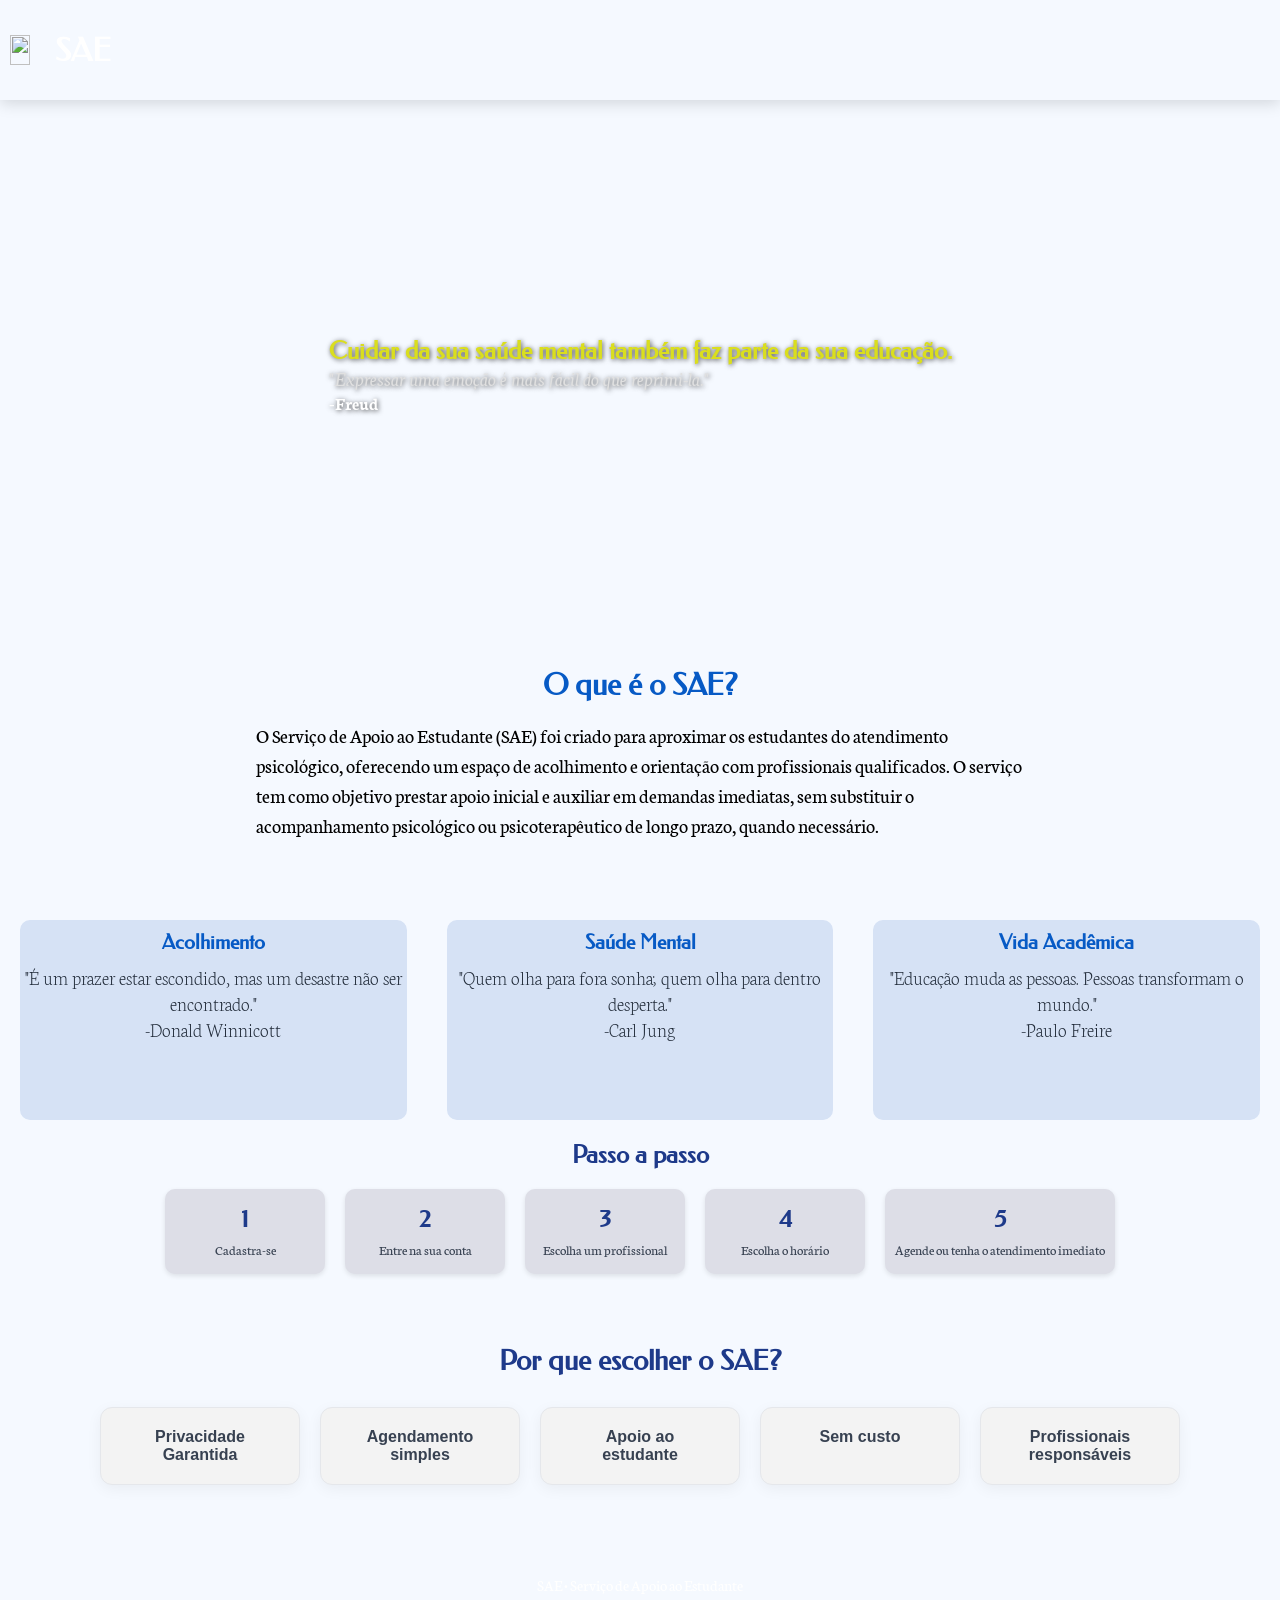
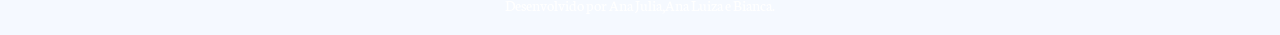
==== FRONT-END/index.html @ c88716f2 "Commit inicial: Estrutura completa do projeto SAE (Front-end e Back-end)" ====
<!DOCTYPE html>
<html lang="pt-BR">
<head>
    <meta charset="UTF-8">
    <meta name="viewport" content="width=device-width, initial-scale=1.0">
    <title>SAE - Serviço de Apoio ao Estudante</title>

    <link rel="stylesheet" href="style.css">
    <link rel="preconnect" href="https://fonts.googleapis.com">
    <link rel="preconnect" href="https://fonts.gstatic.com" crossorigin>
    <link rel="shortcut icon" href="favicon.png" type="image/x-icon">
    <link href="https://fonts.googleapis.com/css2?family=Federo&display=swap" rel="stylesheet">
    <link href="https://fonts.googleapis.com/css2?family=Neuton:wght@300;400;700&display=swap" rel="stylesheet">
</head>

<body>

<header>

     
     <div class="intro">
        <img src="menu.png"  alt="" class="menu" id="menu">
        <h2>SAE</h2>
    </div>

    <div class="sidebar" id="sidebar">

    <button class="fechar" id="fechar">
        <img src="fechar.png" alt="">
    </button>

    <a href="login.html">Entrar</a>
    <a href="cadastro.html">Cadastrar</a>

</div>
</header>

<section>
    <main class="conteudo">

        <div class="inicio">
            <div class="inicio-texto">
                <h1>Cuidar da sua saúde mental também faz parte da sua educação.</h1>
                <p class="citacao">"Expressar uma emoção é mais fácil do que reprimi-la."</p>
                <p class="autor">-Freud</p>
            </div>

        </div>

        <div class="explicacao">
            <h2>O que é o SAE?</h2>
            <p>O Serviço de Apoio ao Estudante (SAE) foi criado para aproximar os estudantes do atendimento psicológico, oferecendo um espaço de acolhimento e orientação com profissionais qualificados. O serviço tem como objetivo prestar apoio inicial e auxiliar em demandas imediatas, sem substituir o acompanhamento psicológico ou psicoterapêutico de longo prazo, quando necessário.</p>
        </div>

        <div class="cards">

            <div class="card">
                <h2>Acolhimento</h2>
                <p>"É um prazer estar escondido, mas um desastre não ser encontrado."</p>
                <p>-Donald Winnicott</p>
            </div>

            <div class="card">
                <h2>Saúde Mental</h2>
                <p>"Quem olha para fora sonha; quem olha para dentro desperta."</p>
                <p>-Carl Jung</p>
            </div>

            <div class="card">
                <h2>Vida Acadêmica</h2>
                <p>"Educação muda as pessoas. Pessoas transformam o mundo."</p>
                <p>-Paulo Freire</p>
            </div>
        </div>

         <h1>Passo a passo</h1>
        <div class="passos">
           
            <div class="passo">
                <h2 class="numero">1</h2>
                <p>Cadastra-se</p>
            </div>

            <div class="passo">
                <h2 class="numero">2</h2>
                <p>Entre na sua conta</p>
            </div>

            <div class="passo">
                <h2 class="numero">3</h2>
                <p>Escolha um profissional</p>
            </div>

            <div class="passo">
                <h2 class="numero">4</h2>
                <p>Escolha o horário</p>
            </div>

            <div class="passo">
                <h2 class="numero">5</h2>
                <p>Agende ou tenha o atendimento imediato</p>
            </div>

            <div class="motivos">
                <h2>Por que escolher o SAE?</h2>
                <ul>
                    <li>Privacidade Garantida</li>
                    <li>Agendamento simples</li>
                    <li>Apoio ao estudante</li>
                    <li>Sem custo</li>
                    <li>Profissionais responsáveis</li>
                </ul>
            </div>
        </div>
    </main>
</section>

<footer>
    <p>SAE • Serviço de Apoio ao Estudante</p>
<p>Desenvolvido por Ana Julia,Ana Luiza e Bianca.</p>
</footer>

<script src="pagina01.js"></script>

</body>
</html>
---- FRONT-END/style.css ----
@charset "UTF-8";


*{
    margin:0;
    padding:0;
    box-sizing:border-box;
}

html{
    scroll-behavior:smooth;
}

.favicon{
    width: 100px;
}
body{
    font-family:"Neuton", serif;
    background:#F5F9FF;
    color:#1F2937;
}

header{
    width:100%;
    height:100px;
    background:linear-gradient(to left,rgb(7, 45, 172) );
    display:flex;
    justify-content:space-between;
    align-items:center;
    position:sticky;
    top:0;
    box-shadow:0 3px 15px rgba(0,0,0,.15);
    z-index:999;

}

.imagem{
    width:50%;
    height: 300px;
    border-radius: 10px;
    filter: grayscale(100%);
    margin-bottom: 50px;
}

.intro{
    display:flex;
    align-items:center;
    gap:15px;
}

.intro h2{
    color:white;
    font-family:"Federo",sans-serif;
    font-size:2rem;
}


.menu{
    width:20px;
    height: 30px;
    cursor:pointer;
    margin: 10px 10px;
    display: flex;
    align-items: flex-start;
}
.menu:hover{
    transform:scale(1.1);
}


nav{
    display:flex;
    gap:20px;
}

nav a{
    text-decoration:none;
    color:white;
    font-size:20px;
    transition:.3s;
}

nav a:hover{
    color:#DCE7F5;

}
.sidebar{
    position: fixed;
    top: 0;
    left: -250px;
    width: 215px;
    height: 100vh;
    background: #4A6FA5;
    display: flex;
    flex-direction: column;
    padding: 20px;
    gap: 60px;
    transition: .4s;
}



.sidebar.abrir{
    left:0;

}


.sidebar a{
    display: block;
    width: 100%;
    padding: 18px 20px;
    color: white;
    text-decoration: none;
    font-size: 20px;

    transition: all 0.3s ease;
}

.sidebar a:hover{
    border-radius: 2px;
    background-color: rgba(255, 255, 255, 0.15);
}

.fechar:hover{
    transition: 0.2s ease;
    background-color: red;
}

.fechar{
    background: transparent;
    border: none;
    cursor: pointer;
    align-self: flex-start; /* coloca na direita */
    margin-bottom: 30px;
}

fechar img{
    width: 25px;
    height: 25px;
    display: block;
}

.inicio {
    width: 100%;                 
    height: 550px;                
    display: flex;
    justify-content: center; 
    align-items: center; 
    position: relative;
    isolation: isolate;
    margin-bottom: 20px;
    overflow: hidden; 
}

.inicio::before {
    content: "";
    position: absolute;
    inset: 0;
    z-index: -1;
    background-image: url('imagem-principal.jpeg');
    background-size: cover;      
    background-position: center 40%; 
    background-repeat: no-repeat;
    filter: grayscale(100%) brightness(70%); 
    transition: filter 0.5s ease-in-out; 
}

.inicio:hover::before {
    transition: filter 1s ease-in-out; 
    filter: grayscale(0%) brightness(100%);
}

.inicio-texto h1{
    text-shadow: 1px 1px 5px rgba(0, 0, 0, 0.7);
    color: rgb(218, 222, 30);
}
.inicio-texto .citacao {
    font-family: "Neuton", serif;
    font-size: 20px;
    color: #e0e0e0;         
    font-style: italic;     
    text-shadow: 1px 1px 5px rgba(0, 0, 0, 0.7);
}

.inicio-texto .autor {
    font-family: "Neuton", serif;
    font-size: 18px;
    color: white;
    font-weight: bold;
    text-shadow: 1px 1px 5px rgba(0, 0, 0, 0.7);
}

.explicacao{
    display: flex;
    flex-direction: column;
    width: 60%;
    align-items: center;
    justify-content: center;
    line-height: 30px;
    font-size: 20px;
    color: black;
    margin-bottom: 10px;
    margin: 0 auto 10px auto;
    margin-bottom: 60px; 
}
.explicacao h2{
    margin-bottom: 20px;
}

.cards{
     display: flex;
    flex-direction: row;
    align-items: center;
    justify-content: center;
}

.card:hover{
    transition: 0.3s ease-in-out;
    transform: translateY(-10px);
}
.card{
    border-radius: 10px;
    width: 400px;
    height: 200px;
    gap: 20px;
    margin: 20px 20px;
    background-color: rgb(214, 226, 245);
}

.card h2{
    margin:10px 10px;
    font-size: 20px;
    font-family: "Federo",serif;
    text-align: center;
}

.card p {
    font-style: "Federo";
    text-align: center;
    font-size: 20px;
    font-weight: lighter;
    
}

.passos{
    display: flex;
    flex-direction: row;
    align-items: center;
    justify-content: center;
    gap: 20px;
    color: white;
    max-width: 1200px;
    margin: 20px auto;
    flex-wrap: wrap;
}

.passo{
    min-width: 160px;
    padding: 15px 10px;
    display: flex;
    flex-direction: column;   
    align-items: center;
    text-align: center;
    box-shadow: 0 2px 5px rgba(0,0,0,0.1);
    background-color: rgb(221, 222, 231);
    border-radius: 10px;

}

.passo .numero{
    font-size: 24px;
    font-weight: bold;
    color: #1e3a8a;          
    margin-bottom: 8px;       

}

.passo p {
    font-size: 14px;
    color: #374151;
    margin: 0;
    line-height: 1.3;        
}

h1{
    text-align: center;
    font-family: "Federo",serif;
    color: #1e3a8a;
}

.motivos {
    width: 90%;
    max-width: 1100px;
    margin: 50px auto;
    text-align: center;
    font-family: sans-serif;
}

.motivos h2 {
    color: #1e3a8a; 
    font-size: 28px;
    margin-bottom: 30px;
    position: relative;
}

.motivos ul {
    list-style: none;
    display: flex;
    flex-wrap: wrap;
    justify-content: center;
    gap: 20px; 
}

.motivos li {
    background-color: #f3f3f3;
    color: #374151;
    font-weight: bold;
    padding: 20px 25px;
    border-radius: 12px;
    box-shadow: 0 4px 15px rgba(0, 0, 0, 0.05);
    border: 1px solid #e5e7eb; 
    flex: 1;
    min-width: 200px; 
    max-width: 250px;
}

.motivos li:hover {
    box-shadow: 0 8px 25px rgba(30, 58, 138, 0.1);
}
 

.botoes{
    justify-content:center;
}

nav{
    display:none;
}

h2{
    color: rgb(7, 90, 197);
    font-family:"Federo",serif;
}

footer{
    display: flex;
    flex-direction: column;
    align-items: center;      
    justify-content: center;    
    text-align: center;        
    height: 80px;
    background:linear-gradient(to left,rgb(7, 45, 172) );
}
footer p{
    text-align: center;
    color: white;
    font-family: "Neuton",serif;
}

.conteudo

.conteudo h2{
    color: rgb(9, 56, 143);
}
@media(max-width:600px){

.texto h1{
    font-size:2rem;
}

.texto p{
    font-size:20px;
    line-height:32px;
}

button{
    width:100%;
}

.botoes{
    flex-direction:column;
}

}
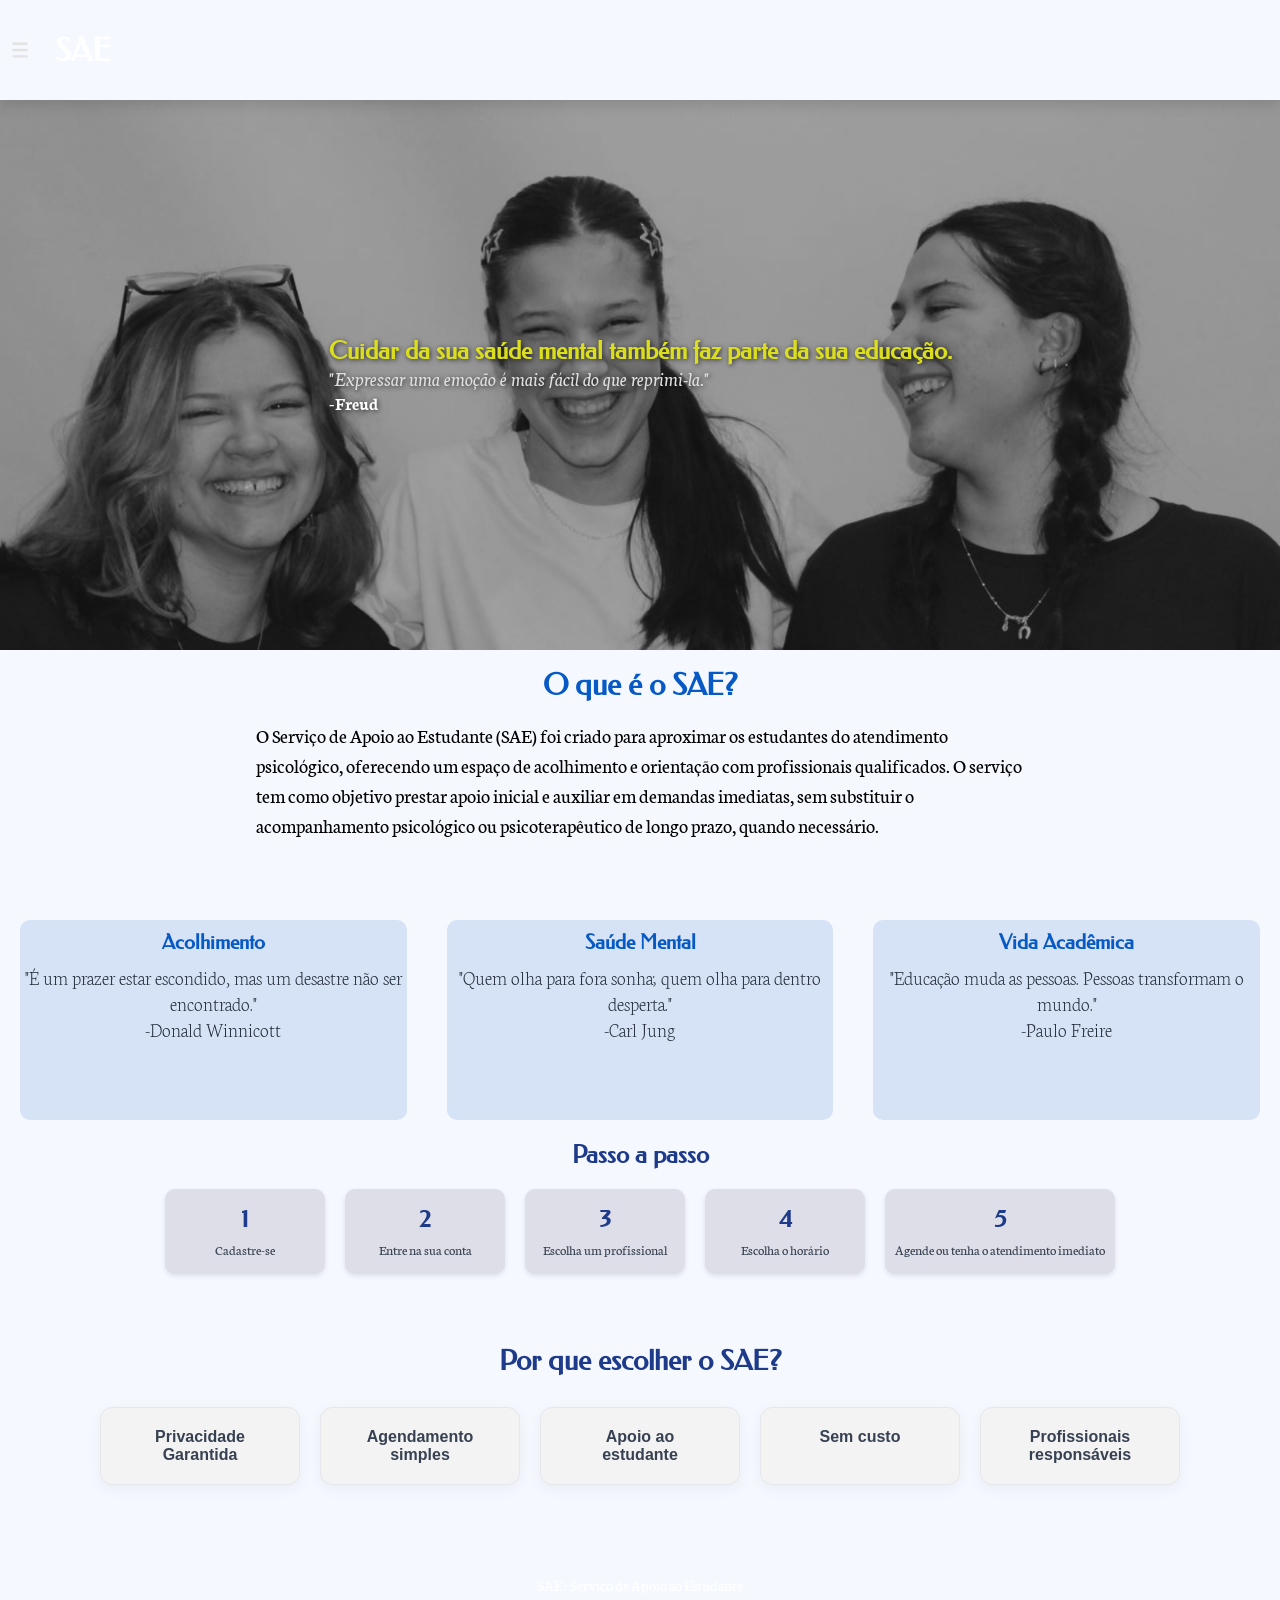
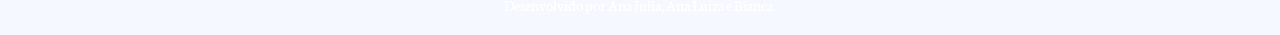
==== commit 54246ab3: "Corrige caminhos das imagens e aplica melhorias de segurança - Prepared statements em todas as consu" ====
--- a/FRONT-END/index.html
+++ b/FRONT-END/index.html
@@ -8,7 +8,7 @@
     <link rel="stylesheet" href="style.css">
     <link rel="preconnect" href="https://fonts.googleapis.com">
     <link rel="preconnect" href="https://fonts.gstatic.com" crossorigin>
-    <link rel="shortcut icon" href="favicon.png" type="image/x-icon">
+    <link rel="shortcut icon" href="imagens/favicon.png" type="image/png">
     <link href="https://fonts.googleapis.com/css2?family=Federo&display=swap" rel="stylesheet">
     <link href="https://fonts.googleapis.com/css2?family=Neuton:wght@300;400;700&display=swap" rel="stylesheet">
 </head>
@@ -19,14 +19,14 @@
 
      
      <div class="intro">
-        <img src="menu.png"  alt="" class="menu" id="menu">
+        <img src="imagens/menu.png"  alt="Abrir menu" class="menu" id="menu">
         <h2>SAE</h2>
     </div>
 
     <div class="sidebar" id="sidebar">
 
     <button class="fechar" id="fechar">
-        <img src="fechar.png" alt="">
+        <img src="imagens/fechar.png" alt="Fechar menu">
     </button>
 
     <a href="login.html">Entrar</a>
@@ -78,7 +78,7 @@
            
             <div class="passo">
                 <h2 class="numero">1</h2>
-                <p>Cadastra-se</p>
+                <p>Cadastre-se</p>
             </div>
 
             <div class="passo">
@@ -117,7 +117,7 @@
 
 <footer>
     <p>SAE • Serviço de Apoio ao Estudante</p>
-<p>Desenvolvido por Ana Julia,Ana Luiza e Bianca.</p>
+<p>Desenvolvido por Ana Julia, Ana Luiza e Bianca.</p>
 </footer>
 
 <script src="pagina01.js"></script>
--- a/FRONT-END/style.css
+++ b/FRONT-END/style.css
@@ -135,7 +135,7 @@
     margin-bottom: 30px;
 }
 
-fechar img{
+.fechar img{
     width: 25px;
     height: 25px;
     display: block;
@@ -158,7 +158,7 @@
     position: absolute;
     inset: 0;
     z-index: -1;
-    background-image: url('imagem-principal.jpeg');
+    background-image: url('imagens/imagem-principal.jpeg');
     background-size: cover;      
     background-position: center 40%; 
     background-repeat: no-repeat;
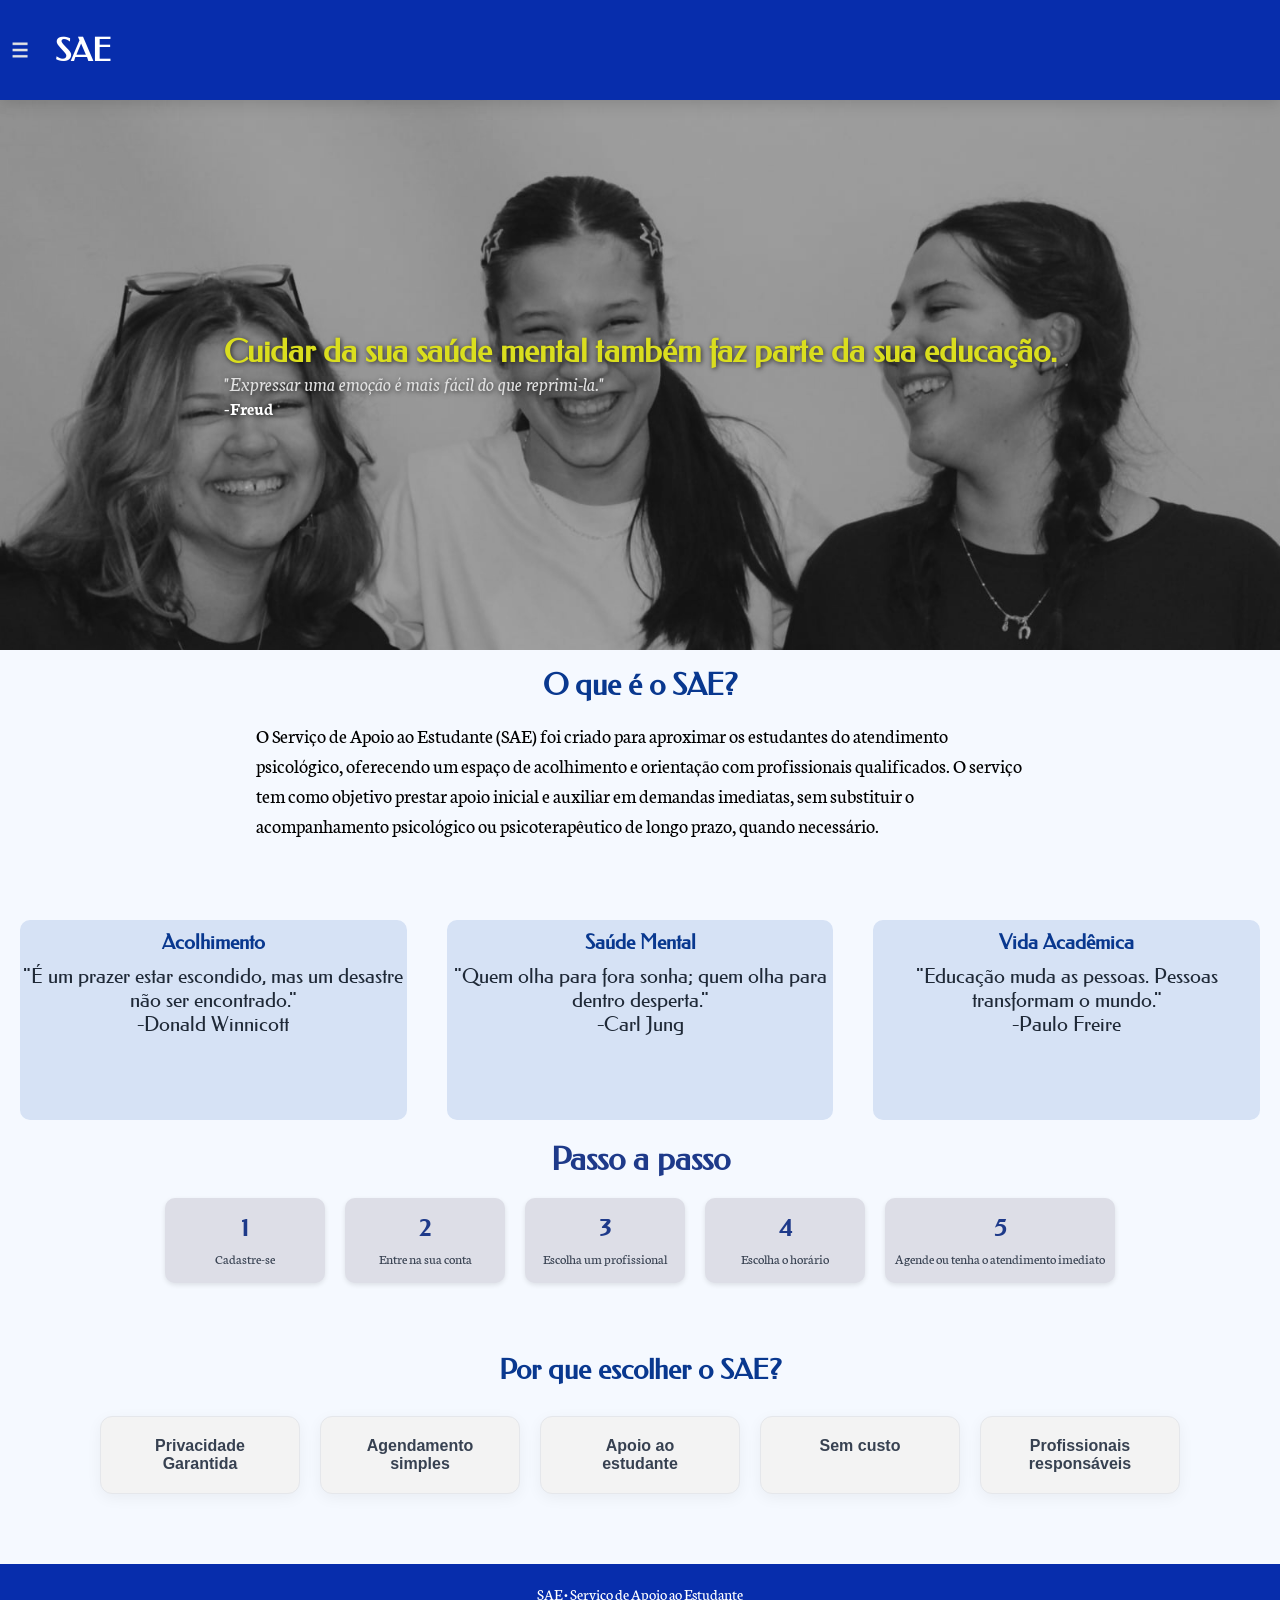
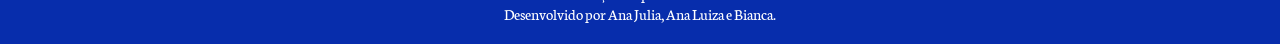
==== commit 7359f720: "Corrige problemas apontados na revisão de código Bugs - CSS: seletor .conteudo solto, gradiente de u" ====
--- a/FRONT-END/index.html
+++ b/FRONT-END/index.html
@@ -5,12 +5,12 @@
     <meta name="viewport" content="width=device-width, initial-scale=1.0">
     <title>SAE - Serviço de Apoio ao Estudante</title>
 
+    <link rel="stylesheet" href="base.css">
     <link rel="stylesheet" href="style.css">
     <link rel="preconnect" href="https://fonts.googleapis.com">
     <link rel="preconnect" href="https://fonts.gstatic.com" crossorigin>
     <link rel="shortcut icon" href="imagens/favicon.png" type="image/png">
-    <link href="https://fonts.googleapis.com/css2?family=Federo&display=swap" rel="stylesheet">
-    <link href="https://fonts.googleapis.com/css2?family=Neuton:wght@300;400;700&display=swap" rel="stylesheet">
+    <link href="https://fonts.googleapis.com/css2?family=Federo&family=Neuton:wght@300;400;700&display=swap" rel="stylesheet">
 </head>
 
 <body>
@@ -19,14 +19,16 @@
 
      
      <div class="intro">
-        <img src="imagens/menu.png"  alt="Abrir menu" class="menu" id="menu">
+        <button type="button" class="botao-menu" id="menu" aria-label="Abrir menu">
+            <img src="imagens/menu.png" alt="" class="menu">
+        </button>
         <h2>SAE</h2>
     </div>
 
     <div class="sidebar" id="sidebar">
 
-    <button class="fechar" id="fechar">
-        <img src="imagens/fechar.png" alt="Fechar menu">
+    <button type="button" class="fechar" id="fechar" aria-label="Fechar menu">
+        <img src="imagens/fechar.png" alt="">
     </button>
 
     <a href="login.html">Entrar</a>
@@ -35,7 +37,6 @@
 </div>
 </header>
 
-<section>
     <main class="conteudo">
 
         <div class="inicio">
@@ -113,7 +114,6 @@
             </div>
         </div>
     </main>
-</section>
 
 <footer>
     <p>SAE • Serviço de Apoio ao Estudante</p>
--- a/FRONT-END/base.css
+++ b/FRONT-END/base.css
@@ -0,0 +1,6 @@
+/* Reset básico usado em várias páginas (antes estava copiado em cada CSS) */
+* {
+    margin: 0;
+    padding: 0;
+    box-sizing: border-box;
+}
--- a/FRONT-END/style.css
+++ b/FRONT-END/style.css
@@ -1,19 +1,8 @@
 @charset "UTF-8";
-
-
-*{
-    margin:0;
-    padding:0;
-    box-sizing:border-box;
-}
-
 html{
     scroll-behavior:smooth;
 }
 
-.favicon{
-    width: 100px;
-}
 body{
     font-family:"Neuton", serif;
     background:#F5F9FF;
@@ -23,7 +12,7 @@
 header{
     width:100%;
     height:100px;
-    background:linear-gradient(to left,rgb(7, 45, 172) );
+    background-color: rgb(7, 45, 172);
     display:flex;
     justify-content:space-between;
     align-items:center;
@@ -34,13 +23,6 @@
 
 }
 
-.imagem{
-    width:50%;
-    height: 300px;
-    border-radius: 10px;
-    filter: grayscale(100%);
-    margin-bottom: 50px;
-}
 
 .intro{
     display:flex;
@@ -67,23 +49,6 @@
     transform:scale(1.1);
 }
 
-
-nav{
-    display:flex;
-    gap:20px;
-}
-
-nav a{
-    text-decoration:none;
-    color:white;
-    font-size:20px;
-    transition:.3s;
-}
-
-nav a:hover{
-    color:#DCE7F5;
-
-}
 .sidebar{
     position: fixed;
     top: 0;
@@ -131,7 +96,7 @@
     background: transparent;
     border: none;
     cursor: pointer;
-    align-self: flex-start; /* coloca na direita */
+    align-self: flex-start; /* alinha no começo (esquerda) */
     margin-bottom: 30px;
 }
 
@@ -200,9 +165,7 @@
     line-height: 30px;
     font-size: 20px;
     color: black;
-    margin-bottom: 10px;
-    margin: 0 auto 10px auto;
-    margin-bottom: 60px; 
+    margin: 0 auto 60px auto;
 }
 .explicacao h2{
     margin-bottom: 20px;
@@ -236,7 +199,7 @@
 }
 
 .card p {
-    font-style: "Federo";
+    font-family: "Federo", serif;
     text-align: center;
     font-size: 20px;
     font-weight: lighter;
@@ -329,15 +292,6 @@
     box-shadow: 0 8px 25px rgba(30, 58, 138, 0.1);
 }
  
-
-.botoes{
-    justify-content:center;
-}
-
-nav{
-    display:none;
-}
-
 h2{
     color: rgb(7, 90, 197);
     font-family:"Federo",serif;
@@ -350,7 +304,7 @@
     justify-content: center;    
     text-align: center;        
     height: 80px;
-    background:linear-gradient(to left,rgb(7, 45, 172) );
+    background-color: rgb(7, 45, 172);
 }
 footer p{
     text-align: center;
@@ -358,28 +312,20 @@
     font-family: "Neuton",serif;
 }
 
-.conteudo
-
 .conteudo h2{
     color: rgb(9, 56, 143);
 }
 @media(max-width:600px){
-
-.texto h1{
-    font-size:2rem;
-}
-
-.texto p{
-    font-size:20px;
-    line-height:32px;
-}
-
 button{
     width:100%;
 }
 
-.botoes{
-    flex-direction:column;
-}
-
-}+
+}
+/* Botão do menu (ícone) sem aparência de botão */
+.botao-menu{
+    background: transparent;
+    border: none;
+    padding: 0;
+    width: auto;
+}
